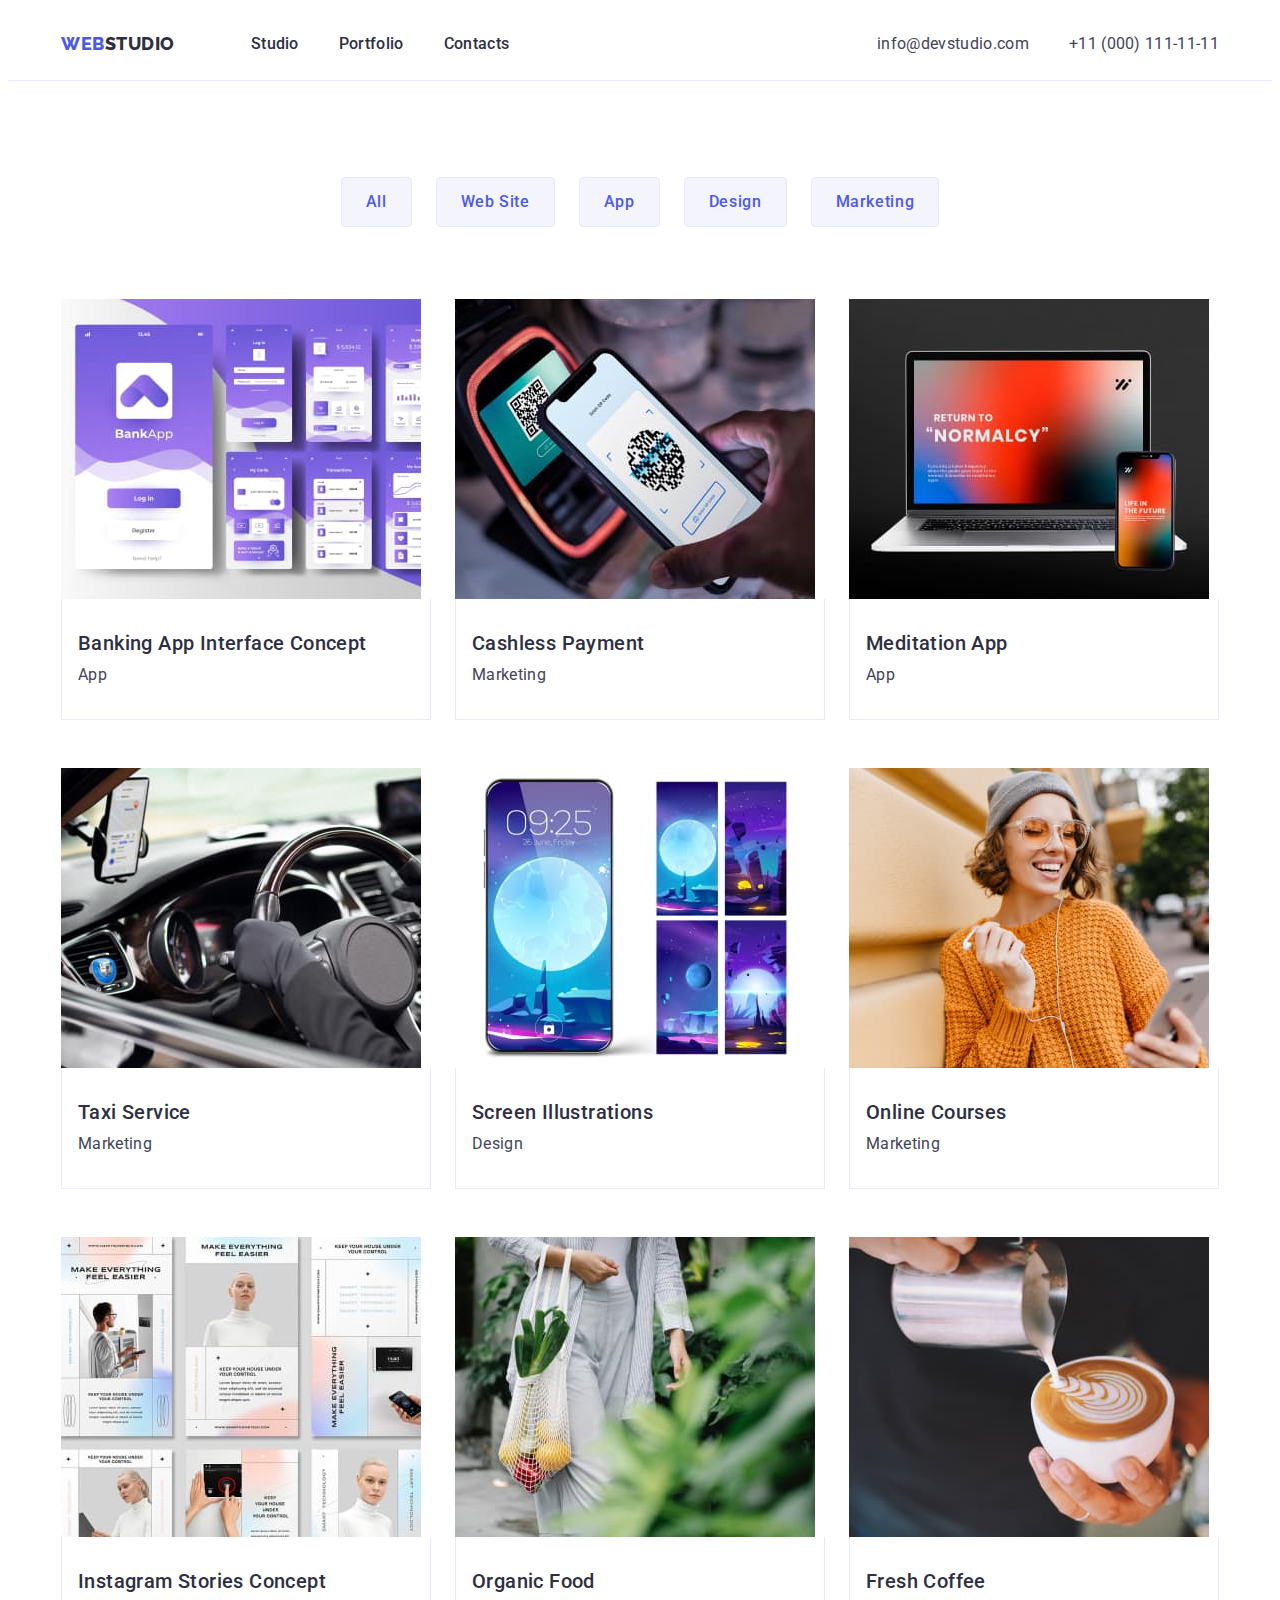
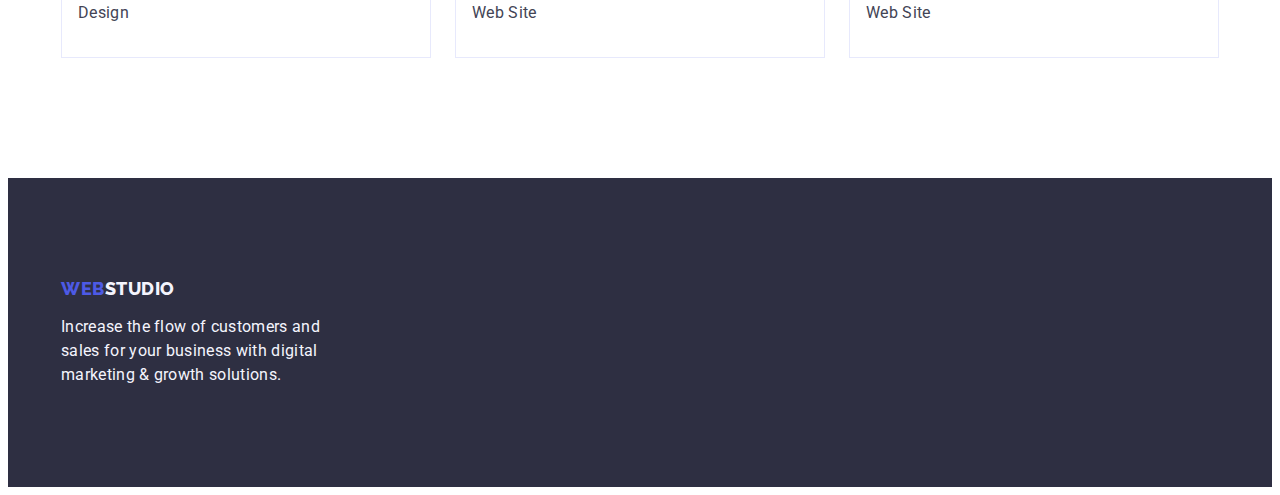
==== portfolio.html @ 22bd16d6 "Initial commit" ====
<!DOCTYPE html>
<html lang="en">

<head>
  <meta charset="UTF-8" />
  <meta name="viewport" content="width=device-width, initial-scale=1.0" />
  <title>Portfolio</title>
  <link rel="stylesheet" href="https://cdnjs.cloudflare.com/ajax/libs/modern-normalize/2.0.0/modern-normalize.min.css"
    integrity="sha512-4xo8blKMVCiXpTaLzQSLSw3KFOVPWhm/TRtuPVc4WG6kUgjH6J03IBuG7JZPkcWMxJ5huwaBpOpnwYElP/m6wg=="
    crossorigin="anonymous" referrerpolicy="no-referrer" />
  <link rel="stylesheet" href="./css/styles.css" />
  <link rel="preconnect" href="https://fonts.googleapis.com" />
  <link rel="preconnect" href="https://fonts.gstatic.com" crossorigin />
  <link href="https://fonts.googleapis.com/css2?family=Raleway:wght@800&family=Roboto:wght@400;500;700;900&display=swap"
    rel="stylesheet" />
</head>

<body>
  <header class="header">
    <div class="container header-wrap">
      <nav class="header-nav">
        <a class="link logo" href="./index.html">Web<span class="logo-acent">Studio</span></a>
        <ul class="header-list list">
          <li>
            <a class="header-list-item link" href="./index.html">Studio</a>
          </li>
          <li>
            <a class="header-list-item link" href="./portfolio.html">Portfolio</a>
          </li>
          <li><a class="header-list-item link" href="">Contacts</a></li>
        </ul>
      </nav>
      <address class="header-address">
        <ul class="header-list list">
          <li>
            <a class="header-address-item link" href="mailto:info@devstudio.com">info@devstudio.com</a>
          </li>
          <li>
            <a class="header-address-item link" href="tel:+110001111111">+11 (000) 111-11-11</a>
          </li>
        </ul>
      </address>
    </div>
  </header>
  <main>
    <section class="portfolio-page section">
      <div class="container">
        <h1 class="visually-hidden">Portfolio</h1>
        <ul class="filter list">
          <li class="filter-item ">
            <button class="filter-button button" type="button">All</button>
          </li>
          <li class="filter-item">
            <button class="filter-button button" type="button">Web Site</button>
          </li>
          <li class="filter-item">
            <button class="filter-button button" type="button">App</button>
          </li>
          <li class="filter-item">
            <button class="filter-button button" type="button">Design</button>
          </li>
          <li class="filter-item">
            <button class="filter-button button" type="button">
              Marketing
            </button>
          </li>
        </ul>
        <ul class="portfolio-page-list list">
          <li class="portfolio-page-item">
            <a class="link" href="">
              <img src="./images/portfolio-1.jpg" alt="Banking App Interface Concept" width="360" height="300" />
              <div class="portfolio-page-item-info">
                <h2 class="section-sub-title">Banking App Interface Concept</h2>
                <p class="main-text">App</p>
              </div>
            </a>
          </li>
          <li class="portfolio-page-item">
            <a class="link" href="">
              <img src="./images/portfolio-2.jpg" alt="Cashless Payment" width="360" height="300" />
              <div class="portfolio-page-item-info">
                <h2 class="section-sub-title">Cashless Payment</h2>
                <p class="main-text">Marketing</p>
              </div>
            </a>
          </li>
          <li class="portfolio-page-item">
            <a class="link" href="">
              <img src="./images/portfolio-3.jpg" alt="Meditation App" width="360" height="300" />
              <div class="portfolio-page-item-info">
                <h2 class="section-sub-title">Meditation App</h2>
                <p class="main-text">App</p>
              </div>
            </a>
          </li>
          <li class="portfolio-page-item">
            <a class="link" href="">
              <img src="./images/portfolio-4.jpg" alt="car" width="360" height="300" />
              <div class="portfolio-page-item-info">
                <h2 class="section-sub-title">Taxi Service</h2>
                <p class="main-text">Marketing</p>
              </div>
            </a>
          </li>
          <li class="portfolio-page-item">
            <a class="link" href="">
              <img src="./images/portfolio-5.jpg" alt="Screen Illustrations" width="360" height="300" />
              <div class="portfolio-page-item-info">
                <h2 class="section-sub-title">Screen Illustrations</h2>
                <p class="main-text">Design</p>
              </div>
            </a>
          </li>
          <li class="portfolio-page-item">
            <a class="link" href="">
              <img src="./images/portfolio-6.jpg" alt="girl listening to music with headphones
  " width="360" height="300" />
              <div class="portfolio-page-item-info">
                <h2 class="section-sub-title">Online Courses</h2>
                <p class="main-text">Marketing</p>
              </div>
            </a>
          </li>
          <li class="portfolio-page-item">
            <a class="link" href="">
              <img src="./images/portfolio-7.jpg" alt="Instagram Stories Concept" width="360" height="300" />
              <div class="portfolio-page-item-info">
                <h2 class="section-sub-title">Instagram Stories Concept</h2>
                <p class="main-text">Design</p>
              </div>
            </a>
          </li>
          <li class="portfolio-page-item">
            <a class="link" href="">
              <img src="./images/portfolio-8.jpg" alt="Organic Food" width="360" height="300" />
              <div class="portfolio-page-item-info">
                <h2 class="section-sub-title">Organic Food</h2>
                <p class="main-text">Web Site</p>
              </div>
            </a>
          </li>
          <li class="portfolio-page-item">
            <a class="link" href="">
              <img src="./images/portfolio-9.jpg" alt="Fresh Coffee" width="360" height="300" />
              <div class="portfolio-page-item-info">
                <h2 class="section-sub-title">Fresh Coffee</h2>
                <p class="main-text">Web Site</p>
              </div>
            </a>
          </li>
        </ul>
      </div>
    </section>
  </main>
  <footer class="footer">
    <div class="container">
      <a class="link logo" href="./index.html">Web<span class="logo-acent">Studio</span></a>
      <p class="main-text">
        Increase the flow of customers and sales for your business with digital
        marketing & growth solutions.
      </p>
    </div>
  </footer>
</body>

</html>
---- css/styles.css ----
/* CSS Variables */
:root {
    --primary-font: "Roboto", sans-serif;
    --title-font: "Raleway", sans-serif;
    --primary-dark-color: #2e2f42;
    --primary-light-color: #ffffff;
    --second-light-color: #f4f4fd;
    --third-ligth-color: #e7e9fc;
    --second-primary-color: #2e2f42;
    --color-text: #434455;
    --corp-color: #4d5ae5;
    --corp-color-hover: #404bbf;
}

/* Reset */
body {
    font-family: var(--primary-font);
    font-size: 16px;
    line-height: 1.5;
    letter-spacing: 0.02em;
    color: var(--color-text);
    background: var(--primary-light-color);
}

p,
h1,
h2,
h3,
h4,
h5,
h6 {
    margin: 0;
}

img {
    display: block;
}

ul,
ol {
    margin: 0;
    padding: 0;
}

.link {
    text-decoration: none;
    color: currentColor;
}

.list {
    list-style-type: none;
}

.container {
    width: 1158px;
    padding: 0 15px;
    margin: 0 auto;
}

.section {
    padding-bottom: 120px;
}

.section-title {
    font-size: 36px;
    line-height: 1.11;
    letter-spacing: 0.02em;
    text-transform: capitalize;
    color: var(--primary-dark-color);
}

.visually-hidden {
    position: absolute;
    width: 1px;
    height: 1px;
    margin: -1px;
    border: 0;
    padding: 0;
    white-space: nowrap;
    clip-path: inset(100%);
    clip: rect(0 0 0 0);
    overflow: hidden;
}

.main-banner-title,
.section-title,
.section-sub-title {
    text-align: center;
}

.section-sub-title {
    font-size: 20px;
    font-weight: 500;
    line-height: 1.2;
    letter-spacing: 0.02em;
    color: var(--primary-dark-color);
}

.logo {
    font-family: var(--title-font);
    font-size: 18px;
    font-weight: 800;
    line-height: 1.17;
    letter-spacing: 0.03em;
    text-transform: uppercase;
    color: var(--corp-color);
    display: inline-block;
}

.logo-acent {
    color: var(--primary-dark-color);
}

.button {
    font-family: inherit;
    cursor: pointer;
    font-weight: 500;
    font-size: 16px;
    line-height: 1.5;
    letter-spacing: 0.04em;
}

.main-banner-button {
    background-color: var(--corp-color);
    color: var(--primary-light-color);
}

.button:hover,
.button:focus {
    background-color: var(--corp-color-hover);
}

/* style for header */

.header {
    background-color: var(--primary-light-color);
    border-bottom: 1px solid var(--third-ligth-color);
}

.header-wrap {
    display: flex;
    justify-content: space-between;
}

.header .link {
    padding: 24px 0;
    display: block;
}

.header .logo {
    margin-right: 76px;
}

.header-nav {
    display: flex;
    align-items: center;
}

.header-list {
    display: flex;
    gap: 40px;
}

.header-list-item,
.header-address-item {
    font-size: 16px;
    line-height: 1.5;
    letter-spacing: 0.02em;
}

.header-list-item {
    font-weight: 500;
    color: var(--primary-dark-color);
}

.header-list-item:hover,
.header-list-item:focus {
    color: var(--corp-color-hover);
}

.header-address {
    font-style: normal;
}

.header-address-item {
    color: var(--color-text);
}

.header-address-item:hover,
.header-address-item:focus {
    color: var(--corp-color-hover);
}

/* style for foter */
.footer {
    background-color: var(--second-primary-color);
    color: var(--second-light-color);
    padding: 100px 0 100px;
}

.footer .logo-acent {
    color: var(--second-light-color);
}

.footer .main-text {
    max-width: 264px;
}

.footer .logo {
    margin-bottom: 16px;
}

/* section main-banner  */
.main-banner {
    background-color: var(--primary-dark-color);
    padding: 188px 0 188px;
}

.main-banner-title {
    font-size: 56px;
    font-weight: 700;
    line-height: 1.07;
    letter-spacing: 0.02em;
    color: var(--primary-light-color);
    max-width: 496px;
    margin: 0 auto;
}

.main-banner-button {
    margin: 48px auto 0;
    display: block;
    padding: 16px 32px;
    border: none;
    min-width: 169px;
    border-radius: 4px;
    box-shadow: 0px 4px 4px 0px rgba(0, 0, 0, 0.15);
}

/* section studio */
.studio {
    padding: 120px 0;
}

.studio-list {
    display: flex;
    gap: 24px;
}

.studio-list-item {
    width: calc((100% - 24px * 3)/4);
}

.studio-list-item .section-sub-title {
    margin-bottom: 8px;
    text-align: left;
}

/* section portfolio */

.portfolio .section-title {
    margin-bottom: 72px;
}

.portfolio-list {
    display: flex;
    gap: 24px;
}

/* section contacts */
.contacts {
    background-color: var(--second-light-color);
    padding: 120px 0;
}

.contacts .section-title {
    margin-bottom: 72px;
}

.contacts-list {
    display: flex;
    gap: 24px;
}

.contacts-item {
    text-align: center;
    background: var(--primary-light-color);
    border-radius: 0px 0px 4px 4px;
}

.contacts-list-info {
    padding: 32px 0;
    background: var(--white, #FFF);
    box-shadow: 0px 2px 1px 0px rgba(46, 47, 66, 0.08),
        0px 1px 1px 0px rgba(46, 47, 66, 0.16),
        0px 1px 6px 0px rgba(46, 47, 66, 0.08);
}

.contacts-list-info .section-sub-title {
    margin-bottom: 8px;
}

/* section portfolio-page */
.portfolio-page {
    padding-top: 96px;
}

.portfolio-page-item .section-sub-title {
    text-align: left;
}

.filter {
    margin-bottom: 72px;
    display: flex;
    justify-content: center;
    gap: 24px;
}

.filter-button {
    background: var(--second-light-color);
    color: var(--corp-color);
    font-size: 16px;
    font-weight: 500;
    line-height: 1.5;
    letter-spacing: 0.04em;
    border-radius: 4px;
    padding: 12px 24px;
    border: 1px solid var(--third-ligth-color);
}

.filter-button:hover,
.filter-button:focus {
    background: var(--corp-color-hover);
    color: var(--primary-light-color);
    box-shadow: 0px 2px 2px 0px rgba(0, 0, 0, 0.12),
        0px 2px 1px 0px rgba(0, 0, 0, 0.08),
        0px 3px 1px 0px rgba(0, 0, 0, 0.10);
    border: 1px solid transparent;
}

.portfolio-page-list {
    display: flex;
    flex-wrap: wrap;
    gap: 48px 24px;
}

.portfolio-page-item {
    width: calc((100% - 24px * 2) / 3);
}

.portfolio-page-item-info {
    padding: 32px 16px;
    background: var(--white, #FFF);
    border: 1px solid var(--third-ligth-color);
    border-top: none;
}

.portfolio-page-item-info .section-sub-title {
    margin-bottom: 8px;
}
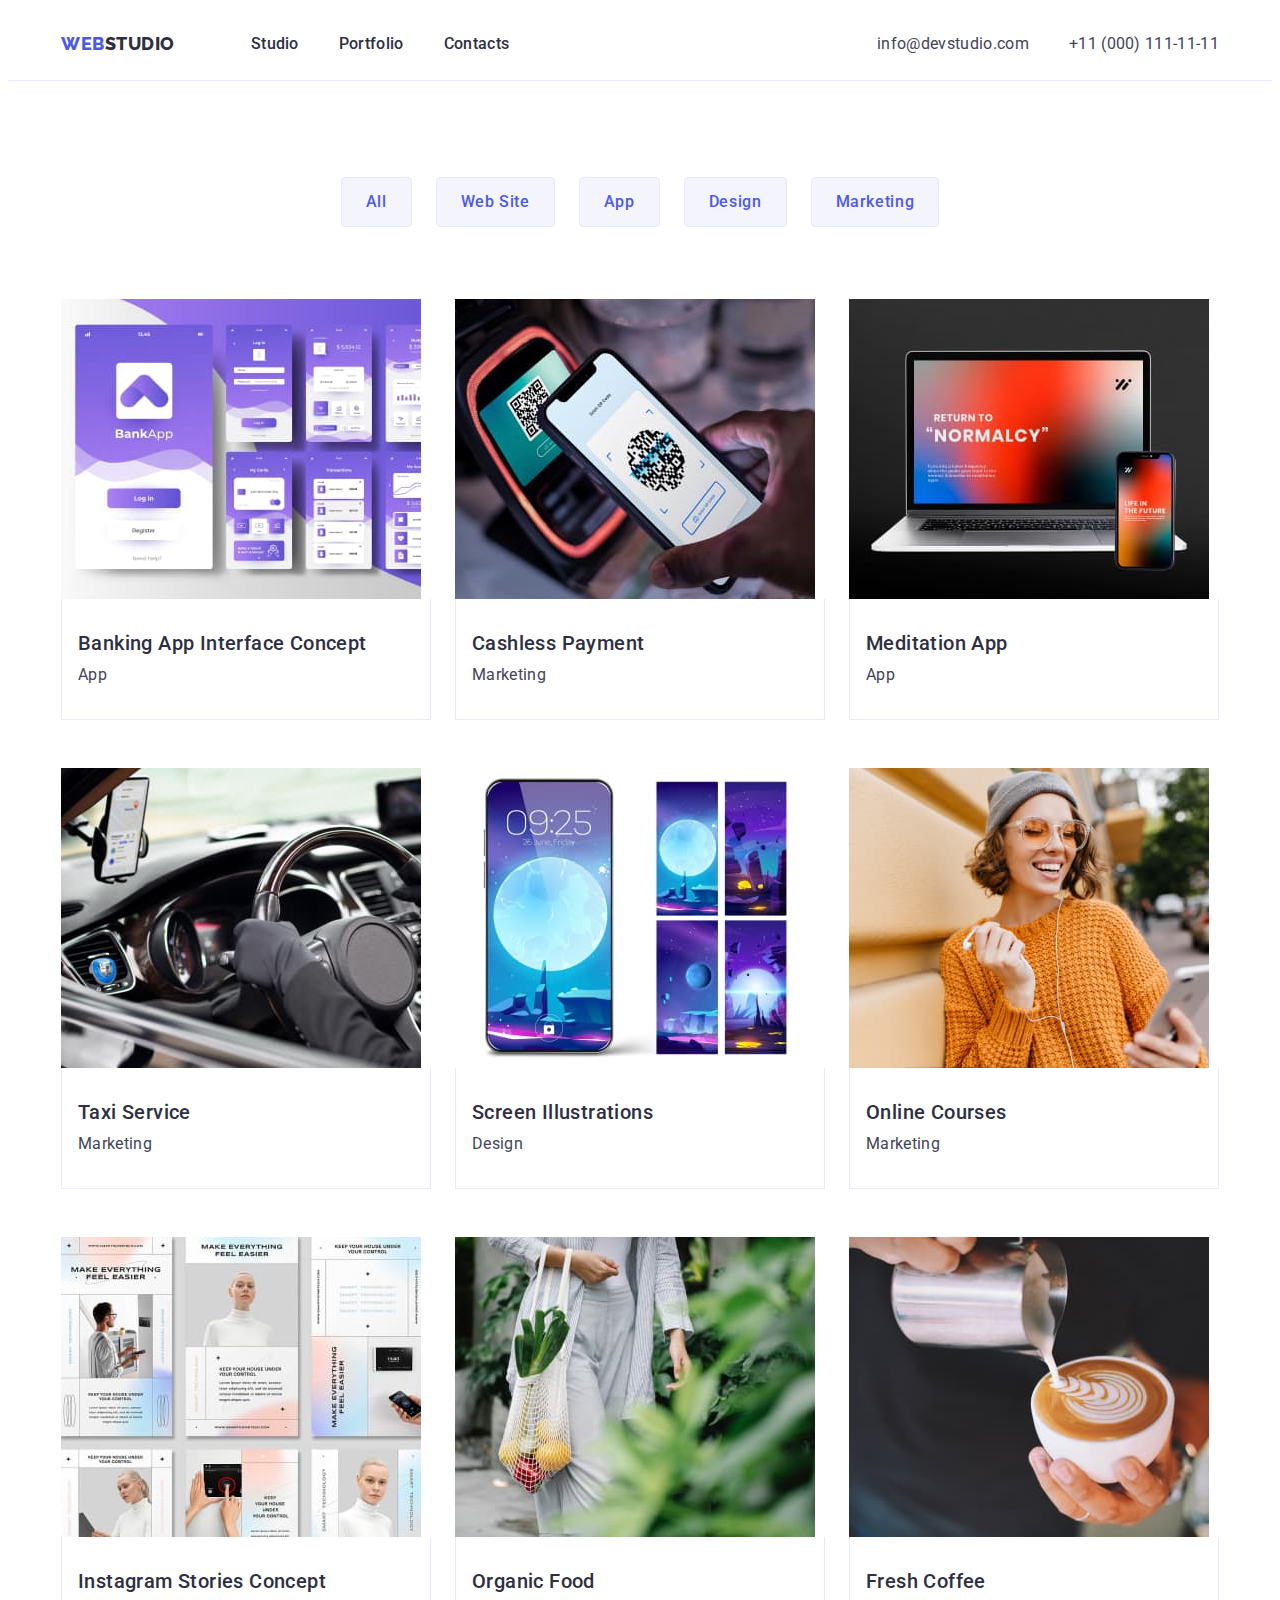
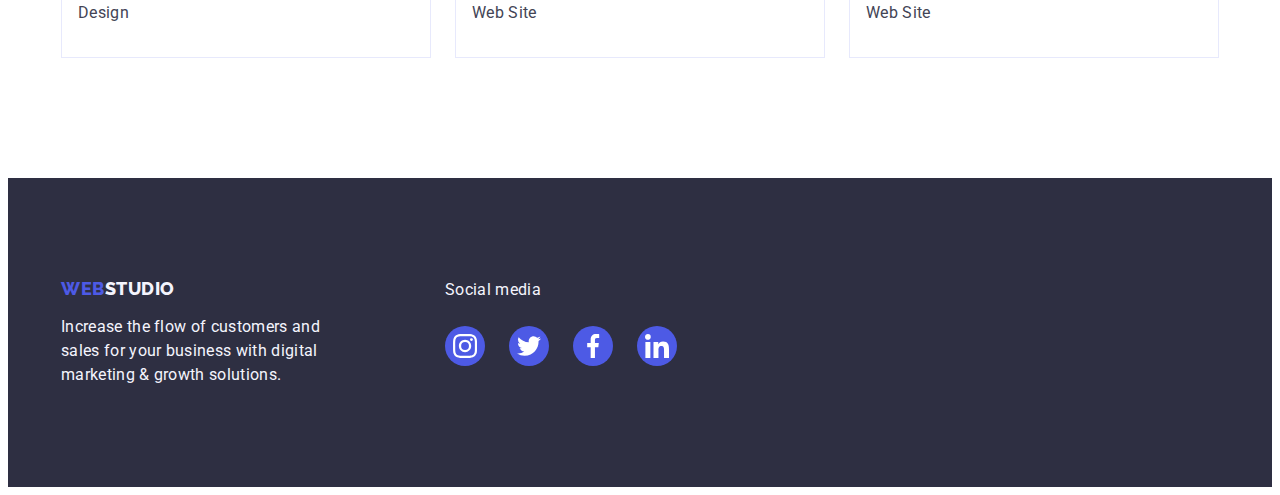
==== commit 2dbd872d: "mark up and style" ====
--- a/portfolio.html
+++ b/portfolio.html
@@ -68,7 +68,13 @@
         <ul class="portfolio-page-list list">
           <li class="portfolio-page-item">
             <a class="link" href="">
-              <img src="./images/portfolio-1.jpg" alt="Banking App Interface Concept" width="360" height="300" />
+              <div class="item-img-thumb">
+                <img src="./images/portfolio-1.jpg" alt="Banking App Interface Concept" width="360" height="300" />
+                <div class="portfolio-page-overlay">
+                  <p>14 Stylish and User-Friendly App Design Concepts · Task Manager App
+                    · Calorie Tracker App · Exotic Fruit Ecommerce App · Cloud Storage App</p>
+                </div>
+              </div>
               <div class="portfolio-page-item-info">
                 <h2 class="section-sub-title">Banking App Interface Concept</h2>
                 <p class="main-text">App</p>
@@ -77,7 +83,13 @@
           </li>
           <li class="portfolio-page-item">
             <a class="link" href="">
-              <img src="./images/portfolio-2.jpg" alt="Cashless Payment" width="360" height="300" />
+              <div class="item-img-thumb">
+                <img src="./images/portfolio-2.jpg" alt="Cashless Payment" width="360" height="300" />
+                <div class="portfolio-page-overlay">
+                  <p>14 Stylish and User-Friendly App Design Concepts · Task Manager App
+                    · Calorie Tracker App · Exotic Fruit Ecommerce App · Cloud Storage App</p>
+                </div>
+              </div>
               <div class="portfolio-page-item-info">
                 <h2 class="section-sub-title">Cashless Payment</h2>
                 <p class="main-text">Marketing</p>
@@ -86,7 +98,13 @@
           </li>
           <li class="portfolio-page-item">
             <a class="link" href="">
-              <img src="./images/portfolio-3.jpg" alt="Meditation App" width="360" height="300" />
+              <div class="item-img-thumb">
+                <img src="./images/portfolio-3.jpg" alt="Meditation App" width="360" height="300" />
+                <div class="portfolio-page-overlay">
+                  <p>14 Stylish and User-Friendly App Design Concepts · Task Manager App
+                    · Calorie Tracker App · Exotic Fruit Ecommerce App · Cloud Storage App</p>
+                </div>
+              </div>
               <div class="portfolio-page-item-info">
                 <h2 class="section-sub-title">Meditation App</h2>
                 <p class="main-text">App</p>
@@ -95,7 +113,13 @@
           </li>
           <li class="portfolio-page-item">
             <a class="link" href="">
-              <img src="./images/portfolio-4.jpg" alt="car" width="360" height="300" />
+              <div class="item-img-thumb">
+                <img src="./images/portfolio-4.jpg" alt="car" width="360" height="300" />
+                <div class="portfolio-page-overlay">
+                  <p>14 Stylish and User-Friendly App Design Concepts · Task Manager App
+                    · Calorie Tracker App · Exotic Fruit Ecommerce App · Cloud Storage App</p>
+                </div>
+              </div>
               <div class="portfolio-page-item-info">
                 <h2 class="section-sub-title">Taxi Service</h2>
                 <p class="main-text">Marketing</p>
@@ -104,7 +128,13 @@
           </li>
           <li class="portfolio-page-item">
             <a class="link" href="">
-              <img src="./images/portfolio-5.jpg" alt="Screen Illustrations" width="360" height="300" />
+              <div class="item-img-thumb">
+                <img src="./images/portfolio-5.jpg" alt="Screen Illustrations" width="360" height="300" />
+                <div class="portfolio-page-overlay">
+                  <p>14 Stylish and User-Friendly App Design Concepts · Task Manager App
+                    · Calorie Tracker App · Exotic Fruit Ecommerce App · Cloud Storage App</p>
+                </div>
+              </div>
               <div class="portfolio-page-item-info">
                 <h2 class="section-sub-title">Screen Illustrations</h2>
                 <p class="main-text">Design</p>
@@ -113,8 +143,14 @@
           </li>
           <li class="portfolio-page-item">
             <a class="link" href="">
-              <img src="./images/portfolio-6.jpg" alt="girl listening to music with headphones
-  " width="360" height="300" />
+              <div class="item-img-thumb">
+                <img src="./images/portfolio-6.jpg" alt="girl listening to music with headphones
+    " width="360" height="300" />
+                <div class="portfolio-page-overlay">
+                  <p>14 Stylish and User-Friendly App Design Concepts · Task Manager App
+                    · Calorie Tracker App · Exotic Fruit Ecommerce App · Cloud Storage App</p>
+                </div>
+              </div>
               <div class="portfolio-page-item-info">
                 <h2 class="section-sub-title">Online Courses</h2>
                 <p class="main-text">Marketing</p>
@@ -123,7 +159,13 @@
           </li>
           <li class="portfolio-page-item">
             <a class="link" href="">
-              <img src="./images/portfolio-7.jpg" alt="Instagram Stories Concept" width="360" height="300" />
+              <div class="item-img-thumb">
+                <img src="./images/portfolio-7.jpg" alt="Instagram Stories Concept" width="360" height="300" />
+                <div class="portfolio-page-overlay">
+                  <p>14 Stylish and User-Friendly App Design Concepts · Task Manager App
+                    · Calorie Tracker App · Exotic Fruit Ecommerce App · Cloud Storage App</p>
+                </div>
+              </div>
               <div class="portfolio-page-item-info">
                 <h2 class="section-sub-title">Instagram Stories Concept</h2>
                 <p class="main-text">Design</p>
@@ -132,7 +174,13 @@
           </li>
           <li class="portfolio-page-item">
             <a class="link" href="">
-              <img src="./images/portfolio-8.jpg" alt="Organic Food" width="360" height="300" />
+              <div class="item-img-thumb">
+                <img src="./images/portfolio-8.jpg" alt="Organic Food" width="360" height="300" />
+                <div class="portfolio-page-overlay">
+                  <p>14 Stylish and User-Friendly App Design Concepts · Task Manager App
+                    · Calorie Tracker App · Exotic Fruit Ecommerce App · Cloud Storage App</p>
+                </div>
+              </div>
               <div class="portfolio-page-item-info">
                 <h2 class="section-sub-title">Organic Food</h2>
                 <p class="main-text">Web Site</p>
@@ -141,7 +189,13 @@
           </li>
           <li class="portfolio-page-item">
             <a class="link" href="">
-              <img src="./images/portfolio-9.jpg" alt="Fresh Coffee" width="360" height="300" />
+              <div class="item-img-thumb">
+                <img src="./images/portfolio-9.jpg" alt="Fresh Coffee" width="360" height="300" />
+                <div class="portfolio-page-overlay">
+                  <p>14 Stylish and User-Friendly App Design Concepts · Task Manager App
+                    · Calorie Tracker App · Exotic Fruit Ecommerce App · Cloud Storage App</p>
+                </div>
+              </div>
               <div class="portfolio-page-item-info">
                 <h2 class="section-sub-title">Fresh Coffee</h2>
                 <p class="main-text">Web Site</p>
@@ -153,12 +207,47 @@
     </section>
   </main>
   <footer class="footer">
-    <div class="container">
-      <a class="link logo" href="./index.html">Web<span class="logo-acent">Studio</span></a>
-      <p class="main-text">
-        Increase the flow of customers and sales for your business with digital
-        marketing & growth solutions.
-      </p>
+    <div class="container footer-wrap">
+      <div>
+        <a class="link logo" href="./index.html">Web<span class="logo-acent">Studio</span></a>
+        <p class="main-text">
+          Increase the flow of customers and sales for your business with digital
+          marketing & growth solutions.
+        </p>
+      </div>
+      <div class="social-wrap">
+        <p>Social media</p>
+        <ul class="icon-list list">
+          <li>
+            <a href="" class="icon-link">
+              <svg class="social-icon" width="24" height="24">
+                <use href="./images/icons.svg#icon-instagram"></use>
+              </svg>
+            </a>
+          </li>
+          <li>
+            <a href="" class="icon-link">
+              <svg class="social-icon" width="24" height="24">
+                <use href="./images/icons.svg#icon-twitter"></use>
+              </svg>
+            </a>
+          </li>
+          <li>
+            <a href="" class="icon-link">
+              <svg class="social-icon" width="24" height="24">
+                <use href="./images/icons.svg#icon-facebook"></use>
+              </svg>
+            </a>
+          </li>
+          <li>
+            <a href="" class="icon-link">
+              <svg class="social-icon" width="24" height="24">
+                <use href="./images/icons.svg#icon-linkedin"></use>
+              </svg>
+            </a>
+          </li>
+        </ul>
+      </div>
     </div>
   </footer>
 </body>
--- a/css/styles.css
+++ b/css/styles.css
@@ -10,6 +10,7 @@
     --color-text: #434455;
     --corp-color: #4d5ae5;
     --corp-color-hover: #404bbf;
+    --success-color: #31D0AA;
 }
 
 /* Reset */
@@ -118,11 +119,18 @@
     font-size: 16px;
     line-height: 1.5;
     letter-spacing: 0.04em;
+    transition: background-color 250ms ease;
+    -webkit-transition: background-color 250ms ease;
+    -moz-transition: background-color 250ms ease;
+    -ms-transition: background-color 250ms ease;
+    -o-transition: background-color 250ms ease;
+    transition-timing-function: cubic-bezier(0.4, 0, 0.2, 1);
 }
 
 .main-banner-button {
     background-color: var(--corp-color);
     color: var(--primary-light-color);
+    transition-timing-function: cubic-bezier(0.4, 0, 0.2, 1);
 }
 
 .button:hover,
@@ -169,8 +177,38 @@
 }
 
 .header-list-item {
+    position: relative;
     font-weight: 500;
     color: var(--primary-dark-color);
+    transition: color 250ms ease;
+    -webkit-transition: color 250ms ease;
+    -moz-transition: color 250ms ease;
+    -ms-transition: color 250ms ease;
+    -o-transition: color 250ms ease;
+}
+
+.header-list-item:after {
+    content: '';
+    position: absolute;
+    background-color: transparent;
+    border-radius: 2px;
+    height: 4px;
+    width: 100%;
+    bottom: 0;
+    left: 0;
+    transition: background-color 250ms ease;
+    -webkit-transition: background-color 250ms ease;
+    -moz-transition: background-color 250ms ease;
+    -ms-transition: background-color 250ms ease;
+    -o-transition: background-color 250ms ease;
+    transition-timing-function: cubic-bezier(0.4, 0, 0.2, 1);
+
+}
+
+.header-list-item:hover:after,
+.header-list-item:focus:after {
+    background-color: var(--corp-color-hover);
+
 }
 
 .header-list-item:hover,
@@ -184,6 +222,7 @@
 
 .header-address-item {
     color: var(--color-text);
+    transition: color 250ms ease;
 }
 
 .header-address-item:hover,
@@ -210,10 +249,26 @@
     margin-bottom: 16px;
 }
 
+.footer-wrap {
+    display: flex;
+    gap: 120px;
+}
+
+.footer-wrap .icon-list {
+    margin-top: 16px;
+}
+
+.social-wrap-title {
+    font-weight: 500;
+}
+
 /* section main-banner  */
 .main-banner {
-    background-color: var(--primary-dark-color);
+    background: linear-gradient(rgba(46, 47, 66, 0.70), rgba(46, 47, 66, 0.70)),
+        url('../../images/people-office.jpg');
+    background-repeat: no-repeat;
     padding: 188px 0 188px;
+    background-size: cover;
 }
 
 .main-banner-title {
@@ -236,6 +291,100 @@
     box-shadow: 0px 4px 4px 0px rgba(0, 0, 0, 0.15);
 }
 
+.backdrop.is-hidden {
+    opacity: 0;
+    pointer-events: none;
+    visibility: hidden;
+    transition-delay: 500ms;
+}
+
+.backdrop.is-hidden .modal {
+    transform: translate(-50%, -70%);
+    -webkit-transform: translate(-50%, -70%);
+    -moz-transform: translate(-50%, -70%);
+    -ms-transform: translate(-50%, -70%);
+    -o-transform: translate(-50%, -70%);
+    opacity: 0;
+}
+
+.backdrop {
+    position: fixed;
+    top: 0;
+    left: 0;
+    width: 100%;
+    height: 100%;
+    background: rgba(46, 47, 66, 0.40);
+    transition: opacity 250ms ease;
+    -webkit-transition: opacity 250ms ease;
+    -moz-transition: opacity 250ms ease;
+    -ms-transition: opacity 250ms ease;
+    -o-transition: opacity 250ms ease;
+}
+
+.modal {
+    border-radius: 4px;
+    background-color: #FCFCFC;
+    box-shadow: 0px 2px 1px 0px rgba(0, 0, 0, 0.20), 0px 1px 3px 0px rgba(0, 0, 0, 0.12), 0px 1px 1px 0px rgba(0, 0, 0, 0.14);
+    position: absolute;
+    top: 50%;
+    left: 50%;
+    width: 517px;
+    min-height: 794px;
+    opacity: 1;
+    transform: translate(-50%, -50%);
+    -webkit-transform: translate(-50%, -50%);
+    -moz-transform: translate(-50%, -50%);
+    -ms-transform: translate(-50%, -50%);
+    -o-transform: translate(-50%, -50%);
+    transition: transform 250ms ease, opacity 250ms ease;
+    -webkit-transition: transform 250ms ease, opacity 250ms ease;
+    -moz-transition: transform 250ms ease, opacity 250ms ease;
+    -ms-transition: transform 250ms ease, opacity 250ms ease;
+    -o-transition: transform 250ms ease, opacity 250ms ease;
+}
+
+.modal-btn {
+    width: 24px;
+    height: 24px;
+    position: absolute;
+    top: 24px;
+    right: 24px;
+    padding: 0;
+    display: flex;
+    justify-content: center;
+    align-items: center;
+    border: none;
+    background-color: var(--third-ligth-color);
+    cursor: pointer;
+    border-radius: 50%;
+    border: 1px solid #D0D2E3;
+    -webkit-border-radius: 50%;
+    -moz-border-radius: 50%;
+    -ms-border-radius: 50%;
+    -o-border-radius: 50%;
+    transition-timing-function: cubic-bezier(0.4, 0, 0.2, 1);
+    transition: border 250ms ease, background-color 250ms ease;
+    -webkit-transition: border 250ms ease, background-color 250ms ease;
+    -moz-transition: border 250ms ease, background-color 250ms ease;
+    -ms-transition: border 250ms ease, background-color 250ms ease;
+    -o-transition: border 250ms ease, background-color 250ms ease;
+}
+
+.modal-btn svg {
+    fill: #2E2F42;
+}
+
+.modal-btn:focus,
+.modal-btn:hover {
+    border: 1px solid var(--corp-color-hover);
+    background-color: var(--corp-color-hover);
+}
+
+.modal-btn:focus svg,
+.modal-btn:hover svg {
+    fill: #fff;
+}
+
 /* section studio */
 .studio {
     padding: 120px 0;
@@ -253,6 +402,14 @@
 .studio-list-item .section-sub-title {
     margin-bottom: 8px;
     text-align: left;
+}
+
+.studio-list-icon {
+    background-color: var(--second-light-color);
+    border-radius: 4px;
+    padding: 24px 0;
+    text-align: center;
+    margin-bottom: 8px;
 }
 
 /* section portfolio */
@@ -297,6 +454,82 @@
 
 .contacts-list-info .section-sub-title {
     margin-bottom: 8px;
+}
+
+.icon-link {
+    display: flex;
+    align-items: center;
+    justify-content: center;
+    width: 40px;
+    height: 40px;
+    background-color: var(--corp-color);
+    color: var(--primary-light-color);
+    border-radius: 50%;
+    -webkit-border-radius: 50%;
+    -moz-border-radius: 50%;
+    -ms-border-radius: 50%;
+    -o-border-radius: 50%;
+    transition: background-color 250ms ease;
+    -webkit-transition: background-color 250ms ease;
+    -moz-transition: background-color 250ms ease;
+    -ms-transition: background-color 250ms ease;
+    -o-transition: background-color 250ms ease;
+    transition-timing-function: cubic-bezier(0.4, 0, 0.2, 1);
+
+}
+
+.icon-link:focus,
+.icon-link:hover {
+    background-color: var(--success-color);
+}
+
+.icon-link svg {
+    fill: currentColor;
+}
+
+.icon-list {
+    display: flex;
+    justify-content: center;
+    gap: 24px;
+    padding-top: 8px;
+}
+
+/* section customers */
+.customers {
+    padding-top: 120px;
+}
+
+.customers-list {
+    display: flex;
+    gap: 24px;
+    margin-top: 72px;
+}
+
+.customers-item {
+    border-radius: 4px;
+    border: 1px solid #8E8F99;
+    width: calc((100% - 24px * 5)/6);
+    display: flex;
+    justify-content: center;
+    padding: 15px 0;
+    cursor: pointer;
+    color: #8E8F99;
+    transition: border 250ms ease, color 25ms ease;
+    -webkit-transition: border 250ms ease, color 25ms ease;
+    -moz-transition: border 250ms ease, color 25ms ease;
+    -ms-transition: border 250ms ease, color 25ms ease;
+    -o-transition: border 250ms ease, color 25ms ease;
+}
+
+.customers-item svg {
+    fill: currentColor;
+    transition: border 250ms ease,
+}
+
+.customers-item:focus,
+.customers-item:hover {
+    border: 1px solid var(--corp-color-hover);
+    color: var(--corp-color-hover);
 }
 
 /* section portfolio-page */
@@ -325,6 +558,8 @@
     border-radius: 4px;
     padding: 12px 24px;
     border: 1px solid var(--third-ligth-color);
+    transition-timing-function: cubic-bezier(0.4, 0, 0.2, 1);
+
 }
 
 .filter-button:hover,
@@ -345,6 +580,13 @@
 
 .portfolio-page-item {
     width: calc((100% - 24px * 2) / 3);
+    transition: box-shadow 250ms ease;
+    -webkit-transition: box-shadow 250ms ease;
+    -moz-transition: box-shadow 250ms ease;
+    -ms-transition: box-shadow 250ms ease;
+    -o-transition: box-shadow 250ms ease;
+    transition-timing-function: cubic-bezier(0.4, 0, 0.2, 1);
+
 }
 
 .portfolio-page-item-info {
@@ -356,4 +598,45 @@
 
 .portfolio-page-item-info .section-sub-title {
     margin-bottom: 8px;
+}
+
+.item-img-thumb {
+    position: relative;
+    overflow: hidden;
+}
+
+.portfolio-page-overlay {
+    position: absolute;
+    top: 0;
+    left: 0;
+    background-color: var(--corp-color);
+    padding: 40px 32px;
+    height: 100%;
+    color: var(--primary-light-color);
+    transition: transform 250ms ease;
+    -webkit-transition: transform 250ms ease;
+    -moz-transition: transform 250ms ease;
+    -ms-transition: transform 250ms ease;
+    -o-transition: transform 250ms ease;
+    transform: translatey(100%);
+    -webkit-transform: translatey(100%);
+    -moz-transform: translatey(100%);
+    -ms-transform: translatey(100%);
+    -o-transform: translatey(100%);
+}
+
+.portfolio-page-item:hover,
+.portfolio-page-item:focus {
+    box-shadow: 0px 2px 1px 0px rgba(46, 47, 66, 0.08),
+        0px 1px 1px 0px rgba(46, 47, 66, 0.16),
+        0px 1px 6px 0px rgba(46, 47, 66, 0.08);
+}
+
+.portfolio-page-item:hover .portfolio-page-overlay,
+.portfolio-page-item:focus .portfolio-page-overlay {
+    transform: translatey(0%);
+    -webkit-transform: translatey(0%);
+    -moz-transform: translatey(0%);
+    -ms-transform: translatey(0%);
+    -o-transform: translatey(0%);
 }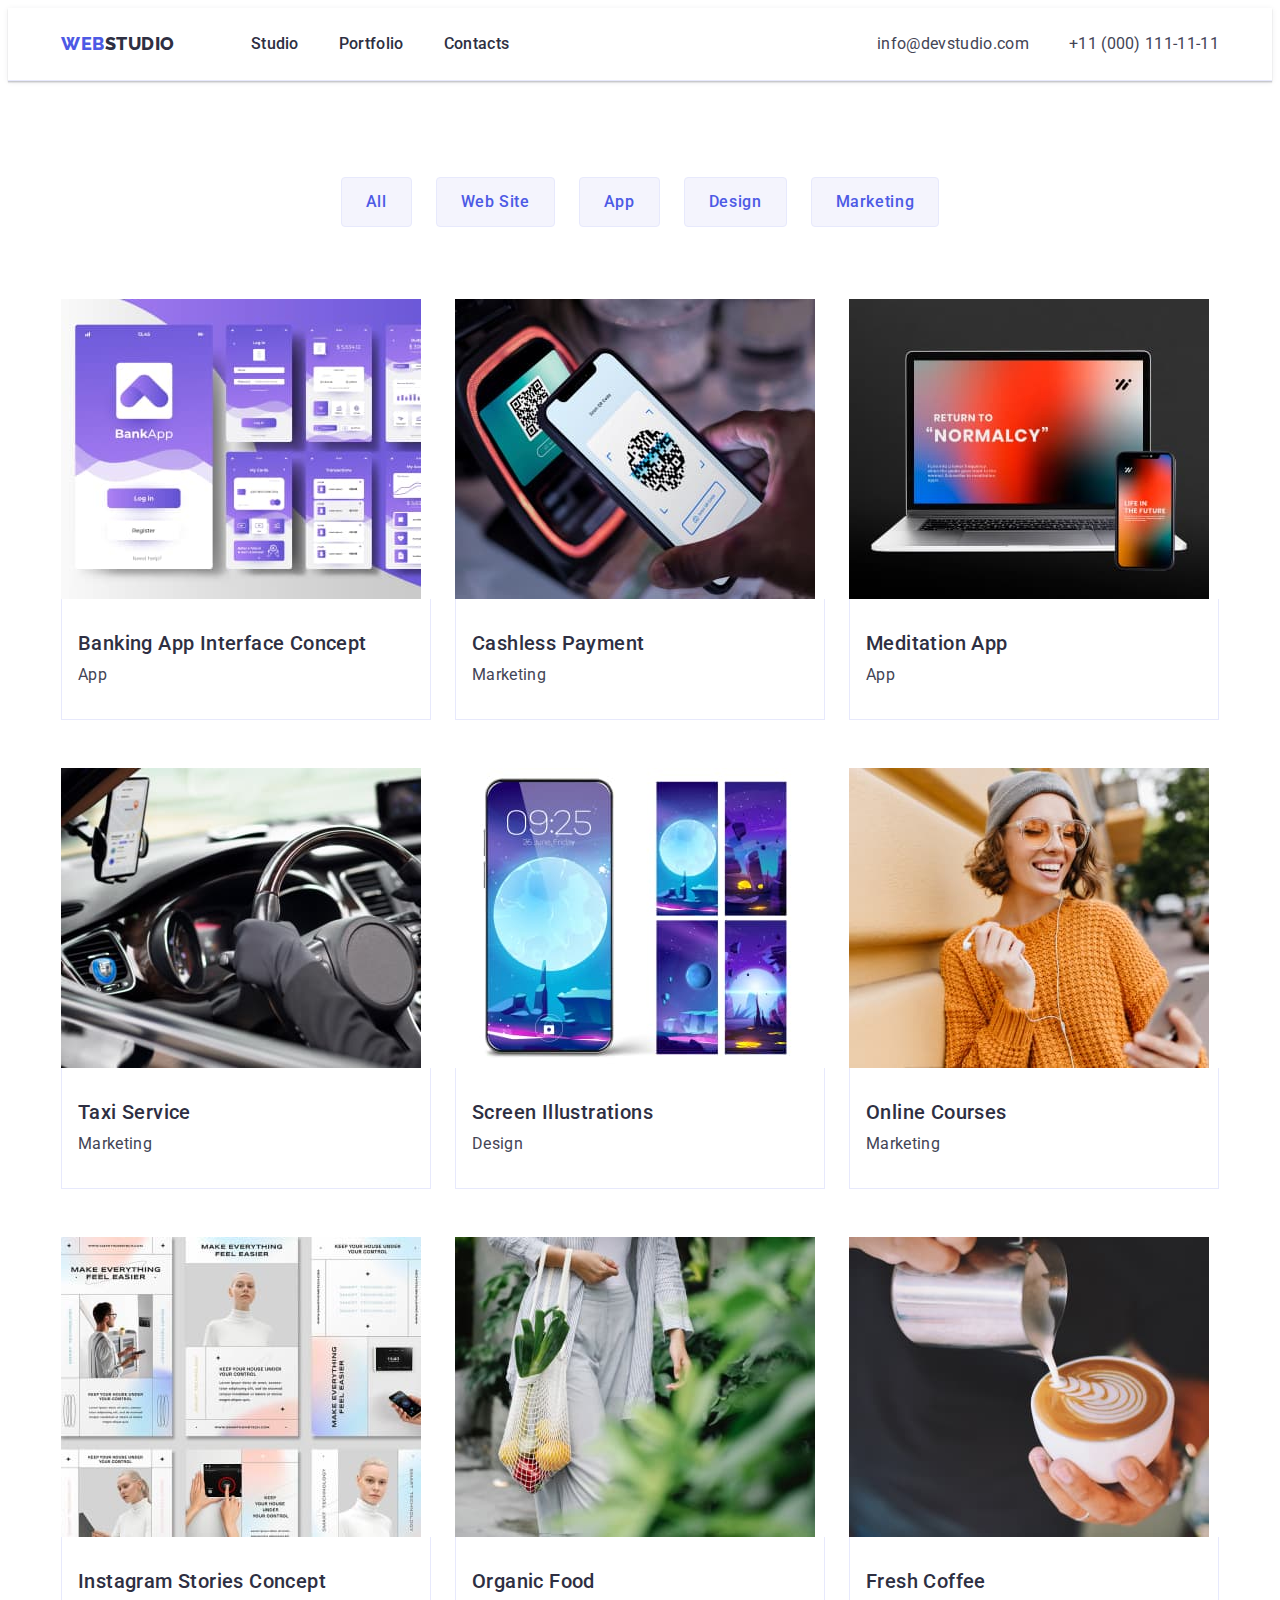
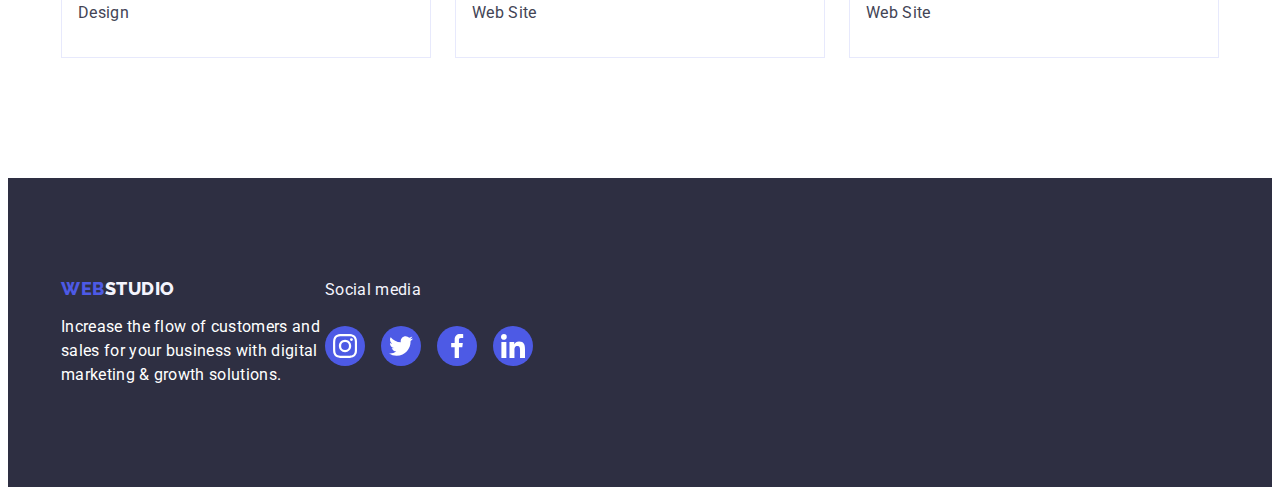
==== commit 42294f12: "mark up and style/3" ====
--- a/portfolio.html
+++ b/portfolio.html
@@ -70,10 +70,8 @@
             <a class="link" href="">
               <div class="item-img-thumb">
                 <img src="./images/portfolio-1.jpg" alt="Banking App Interface Concept" width="360" height="300" />
-                <div class="portfolio-page-overlay">
-                  <p>14 Stylish and User-Friendly App Design Concepts · Task Manager App
-                    · Calorie Tracker App · Exotic Fruit Ecommerce App · Cloud Storage App</p>
-                </div>
+                <p class="portfolio-page-overlay">14 Stylish and User-Friendly App Design Concepts · Task Manager App
+                  · Calorie Tracker App · Exotic Fruit Ecommerce App · Cloud Storage App</p>
               </div>
               <div class="portfolio-page-item-info">
                 <h2 class="section-sub-title">Banking App Interface Concept</h2>
@@ -85,10 +83,8 @@
             <a class="link" href="">
               <div class="item-img-thumb">
                 <img src="./images/portfolio-2.jpg" alt="Cashless Payment" width="360" height="300" />
-                <div class="portfolio-page-overlay">
-                  <p>14 Stylish and User-Friendly App Design Concepts · Task Manager App
-                    · Calorie Tracker App · Exotic Fruit Ecommerce App · Cloud Storage App</p>
-                </div>
+                <p class="portfolio-page-overlay">14 Stylish and User-Friendly App Design Concepts · Task Manager App
+                  · Calorie Tracker App · Exotic Fruit Ecommerce App · Cloud Storage App</p>
               </div>
               <div class="portfolio-page-item-info">
                 <h2 class="section-sub-title">Cashless Payment</h2>
@@ -100,10 +96,8 @@
             <a class="link" href="">
               <div class="item-img-thumb">
                 <img src="./images/portfolio-3.jpg" alt="Meditation App" width="360" height="300" />
-                <div class="portfolio-page-overlay">
-                  <p>14 Stylish and User-Friendly App Design Concepts · Task Manager App
-                    · Calorie Tracker App · Exotic Fruit Ecommerce App · Cloud Storage App</p>
-                </div>
+                <p class="portfolio-page-overlay">14 Stylish and User-Friendly App Design Concepts · Task Manager App
+                  · Calorie Tracker App · Exotic Fruit Ecommerce App · Cloud Storage App</p>
               </div>
               <div class="portfolio-page-item-info">
                 <h2 class="section-sub-title">Meditation App</h2>
@@ -115,10 +109,8 @@
             <a class="link" href="">
               <div class="item-img-thumb">
                 <img src="./images/portfolio-4.jpg" alt="car" width="360" height="300" />
-                <div class="portfolio-page-overlay">
-                  <p>14 Stylish and User-Friendly App Design Concepts · Task Manager App
-                    · Calorie Tracker App · Exotic Fruit Ecommerce App · Cloud Storage App</p>
-                </div>
+                <p class="portfolio-page-overlay">14 Stylish and User-Friendly App Design Concepts · Task Manager App
+                  · Calorie Tracker App · Exotic Fruit Ecommerce App · Cloud Storage App</p>
               </div>
               <div class="portfolio-page-item-info">
                 <h2 class="section-sub-title">Taxi Service</h2>
@@ -130,10 +122,8 @@
             <a class="link" href="">
               <div class="item-img-thumb">
                 <img src="./images/portfolio-5.jpg" alt="Screen Illustrations" width="360" height="300" />
-                <div class="portfolio-page-overlay">
-                  <p>14 Stylish and User-Friendly App Design Concepts · Task Manager App
-                    · Calorie Tracker App · Exotic Fruit Ecommerce App · Cloud Storage App</p>
-                </div>
+                <p class="portfolio-page-overlay">14 Stylish and User-Friendly App Design Concepts · Task Manager App
+                  · Calorie Tracker App · Exotic Fruit Ecommerce App · Cloud Storage App</p>
               </div>
               <div class="portfolio-page-item-info">
                 <h2 class="section-sub-title">Screen Illustrations</h2>
@@ -146,10 +136,8 @@
               <div class="item-img-thumb">
                 <img src="./images/portfolio-6.jpg" alt="girl listening to music with headphones
     " width="360" height="300" />
-                <div class="portfolio-page-overlay">
-                  <p>14 Stylish and User-Friendly App Design Concepts · Task Manager App
-                    · Calorie Tracker App · Exotic Fruit Ecommerce App · Cloud Storage App</p>
-                </div>
+                <p class="portfolio-page-overlay">14 Stylish and User-Friendly App Design Concepts · Task Manager App
+                  · Calorie Tracker App · Exotic Fruit Ecommerce App · Cloud Storage App</p>
               </div>
               <div class="portfolio-page-item-info">
                 <h2 class="section-sub-title">Online Courses</h2>
@@ -161,10 +149,8 @@
             <a class="link" href="">
               <div class="item-img-thumb">
                 <img src="./images/portfolio-7.jpg" alt="Instagram Stories Concept" width="360" height="300" />
-                <div class="portfolio-page-overlay">
-                  <p>14 Stylish and User-Friendly App Design Concepts · Task Manager App
-                    · Calorie Tracker App · Exotic Fruit Ecommerce App · Cloud Storage App</p>
-                </div>
+                <p class="portfolio-page-overlay">14 Stylish and User-Friendly App Design Concepts · Task Manager App
+                  · Calorie Tracker App · Exotic Fruit Ecommerce App · Cloud Storage App</p>
               </div>
               <div class="portfolio-page-item-info">
                 <h2 class="section-sub-title">Instagram Stories Concept</h2>
@@ -176,10 +162,8 @@
             <a class="link" href="">
               <div class="item-img-thumb">
                 <img src="./images/portfolio-8.jpg" alt="Organic Food" width="360" height="300" />
-                <div class="portfolio-page-overlay">
-                  <p>14 Stylish and User-Friendly App Design Concepts · Task Manager App
-                    · Calorie Tracker App · Exotic Fruit Ecommerce App · Cloud Storage App</p>
-                </div>
+                <p class="portfolio-page-overlay">14 Stylish and User-Friendly App Design Concepts · Task Manager App
+                  · Calorie Tracker App · Exotic Fruit Ecommerce App · Cloud Storage App</p>
               </div>
               <div class="portfolio-page-item-info">
                 <h2 class="section-sub-title">Organic Food</h2>
@@ -191,10 +175,8 @@
             <a class="link" href="">
               <div class="item-img-thumb">
                 <img src="./images/portfolio-9.jpg" alt="Fresh Coffee" width="360" height="300" />
-                <div class="portfolio-page-overlay">
-                  <p>14 Stylish and User-Friendly App Design Concepts · Task Manager App
-                    · Calorie Tracker App · Exotic Fruit Ecommerce App · Cloud Storage App</p>
-                </div>
+                <p class="portfolio-page-overlay">14 Stylish and User-Friendly App Design Concepts · Task Manager App
+                  · Calorie Tracker App · Exotic Fruit Ecommerce App · Cloud Storage App</p>
               </div>
               <div class="portfolio-page-item-info">
                 <h2 class="section-sub-title">Fresh Coffee</h2>
--- a/css/styles.css
+++ b/css/styles.css
@@ -119,12 +119,11 @@
     font-size: 16px;
     line-height: 1.5;
     letter-spacing: 0.04em;
-    transition: background-color 250ms ease;
-    -webkit-transition: background-color 250ms ease;
-    -moz-transition: background-color 250ms ease;
-    -ms-transition: background-color 250ms ease;
-    -o-transition: background-color 250ms ease;
-    transition-timing-function: cubic-bezier(0.4, 0, 0.2, 1);
+    transition: background-color 250ms cubic-bezier(0.4, 0, 0.2, 1);
+    -webkit-transition: background-color 250ms cubic-bezier(0.4, 0, 0.2, 1);
+    -moz-transition: background-color 250ms cubic-bezier(0.4, 0, 0.2, 1);
+    -ms-transition: background-color 250ms cubic-bezier(0.4, 0, 0.2, 1);
+    -o-transition: background-color 250ms cubic-bezier(0.4, 0, 0.2, 1);
 }
 
 .main-banner-button {
@@ -143,6 +142,9 @@
 .header {
     background-color: var(--primary-light-color);
     border-bottom: 1px solid var(--third-ligth-color);
+    box-shadow: 0px 1px 6px 0px rgba(46, 47, 66, 0.08),
+        0px 1px 1px 0px rgba(46, 47, 66, 0.16),
+        0px 2px 1px 0px rgba(46, 47, 66, 0.08);
 }
 
 .header-wrap {
@@ -180,11 +182,15 @@
     position: relative;
     font-weight: 500;
     color: var(--primary-dark-color);
-    transition: color 250ms ease;
-    -webkit-transition: color 250ms ease;
-    -moz-transition: color 250ms ease;
-    -ms-transition: color 250ms ease;
-    -o-transition: color 250ms ease;
+    transition: color 250ms cubic-bezier(0.4, 0, 0.2, 1);
+    -webkit-transition: color 250ms cubic-bezier(0.4, 0, 0.2, 1);
+    -moz-transition: color 250ms cubic-bezier(0.4, 0, 0.2, 1);
+    -ms-transition: color 250ms cubic-bezier(0.4, 0, 0.2, 1);
+    -o-transition: color 250ms cubic-bezier(0.4, 0, 0.2, 1);
+}
+
+.header-list-item_active {
+    color: var(--corp-color-hover);
 }
 
 .header-list-item:after {
@@ -196,17 +202,15 @@
     width: 100%;
     bottom: 0;
     left: 0;
-    transition: background-color 250ms ease;
-    -webkit-transition: background-color 250ms ease;
-    -moz-transition: background-color 250ms ease;
-    -ms-transition: background-color 250ms ease;
-    -o-transition: background-color 250ms ease;
+    transition: background-color 250ms cubic-bezier(0.4, 0, 0.2, 1);
+    -webkit-transition: background-color 250ms cubic-bezier(0.4, 0, 0.2, 1);
+    -moz-transition: background-color 250ms cubic-bezier(0.4, 0, 0.2, 1);
+    -ms-transition: background-color 250ms cubic-bezier(0.4, 0, 0.2, 1);
+    -o-transition: background-color 250ms cubic-bezier(0.4, 0, 0.2, 1);
     transition-timing-function: cubic-bezier(0.4, 0, 0.2, 1);
-
-}
-
-.header-list-item:hover:after,
-.header-list-item:focus:after {
+}
+
+.header-list-item_active:after {
     background-color: var(--corp-color-hover);
 
 }
@@ -222,7 +226,11 @@
 
 .header-address-item {
     color: var(--color-text);
-    transition: color 250ms ease;
+    transition: color 250ms cubic-bezier(0.4, 0, 0.2, 1);
+    -webkit-transition: color 250ms cubic-bezier(0.4, 0, 0.2, 1);
+    -moz-transition: color 250ms cubic-bezier(0.4, 0, 0.2, 1);
+    -ms-transition: color 250ms cubic-bezier(0.4, 0, 0.2, 1);
+    -o-transition: color 250ms cubic-bezier(0.4, 0, 0.2, 1);
 }
 
 .header-address-item:hover,
@@ -251,24 +259,39 @@
 
 .footer-wrap {
     display: flex;
-    gap: 120px;
+    align-items: baseline;
+}
+
+.footer-logo-wrap {
+    margin-right: 120px;
 }
 
 .footer-wrap .icon-list {
     margin-top: 16px;
 }
 
+.footer .main-text {
+    color: var(--primary-light-color);
+}
+
+.footer .icon-list {
+    gap: 16px;
+}
+
 .social-wrap-title {
     font-weight: 500;
+    color: var(--primary-light-color);
 }
 
 /* section main-banner  */
 .main-banner {
     background: linear-gradient(rgba(46, 47, 66, 0.70), rgba(46, 47, 66, 0.70)),
-        url('../../images/people-office.jpg');
+        url('./../images/people-office.jpg');
     background-repeat: no-repeat;
     padding: 188px 0 188px;
     background-size: cover;
+    background-position: center;
+    max-width: 1440px;
 }
 
 .main-banner-title {
@@ -362,12 +385,11 @@
     -moz-border-radius: 50%;
     -ms-border-radius: 50%;
     -o-border-radius: 50%;
-    transition-timing-function: cubic-bezier(0.4, 0, 0.2, 1);
-    transition: border 250ms ease, background-color 250ms ease;
-    -webkit-transition: border 250ms ease, background-color 250ms ease;
-    -moz-transition: border 250ms ease, background-color 250ms ease;
-    -ms-transition: border 250ms ease, background-color 250ms ease;
-    -o-transition: border 250ms ease, background-color 250ms ease;
+    transition: border 250ms cubic-bezier(0.4, 0, 0.2, 1), background-color 250ms cubic-bezier(0.4, 0, 0.2, 1);
+    -webkit-transition: border 250ms cubic-bezier(0.4, 0, 0.2, 1), background-color 250ms cubic-bezier(0.4, 0, 0.2, 1);
+    -moz-transition: border 250ms cubic-bezier(0.4, 0, 0.2, 1), background-color 250ms cubic-bezier(0.4, 0, 0.2, 1);
+    -ms-transition: border 250ms cubic-bezier(0.4, 0, 0.2, 1), background-color 250ms cubic-bezier(0.4, 0, 0.2, 1);
+    -o-transition: border 250ms cubic-bezier(0.4, 0, 0.2, 1), background-color 250ms cubic-bezier(0.4, 0, 0.2, 1);
 }
 
 .modal-btn svg {
@@ -407,9 +429,12 @@
 .studio-list-icon {
     background-color: var(--second-light-color);
     border-radius: 4px;
-    padding: 24px 0;
-    text-align: center;
+    padding: 22px 0;
     margin-bottom: 8px;
+    height: 112px;
+    display: flex;
+    align-items: center;
+    justify-content: center;
 }
 
 /* section portfolio */
@@ -442,6 +467,15 @@
     text-align: center;
     background: var(--primary-light-color);
     border-radius: 0px 0px 4px 4px;
+    box-shadow: 0px 2px 1px 0px rgba(46, 47, 66, 0.08),
+        0px 1px 1px 0px rgba(46, 47, 66, 0.16),
+        0px 1px 6px 0px rgba(46, 47, 66, 0.08);
+}
+
+.contacts-item .icon-link:hover,
+.contacts-item .icon-link:focus {
+    background-color: var(--corp-color-hover);
+    color: var(--second-light-color);
 }
 
 .contacts-list-info {
@@ -469,13 +503,12 @@
     -moz-border-radius: 50%;
     -ms-border-radius: 50%;
     -o-border-radius: 50%;
-    transition: background-color 250ms ease;
-    -webkit-transition: background-color 250ms ease;
-    -moz-transition: background-color 250ms ease;
-    -ms-transition: background-color 250ms ease;
-    -o-transition: background-color 250ms ease;
+    transition: background-color 250ms cubic-bezier(0.4, 0, 0.2, 1);
+    -webkit-transition: background-color 250ms cubic-bezier(0.4, 0, 0.2, 1);
+    -moz-transition: background-color 250ms cubic-bezier(0.4, 0, 0.2, 1);
+    -ms-transition: background-color 250ms cubic-bezier(0.4, 0, 0.2, 1);
+    -o-transition: background-color 250ms cubic-bezier(0.4, 0, 0.2, 1);
     transition-timing-function: cubic-bezier(0.4, 0, 0.2, 1);
-
 }
 
 .icon-link:focus,
@@ -499,20 +532,28 @@
     padding-top: 120px;
 }
 
+.customers .section-title {
+    margin-bottom: 72px;
+}
+
 .customers-list {
     display: flex;
     gap: 24px;
-    margin-top: 72px;
 }
 
 .customers-item {
+    width: calc((100% - 24px * 5)/6);
+
+}
+
+.customers-link {
+    width: 100%;
+    height: 100%;
     border-radius: 4px;
     border: 1px solid #8E8F99;
-    width: calc((100% - 24px * 5)/6);
     display: flex;
     justify-content: center;
     padding: 15px 0;
-    cursor: pointer;
     color: #8E8F99;
     transition: border 250ms ease, color 25ms ease;
     -webkit-transition: border 250ms ease, color 25ms ease;
@@ -521,13 +562,13 @@
     -o-transition: border 250ms ease, color 25ms ease;
 }
 
-.customers-item svg {
+.customers-link svg {
     fill: currentColor;
     transition: border 250ms ease,
 }
 
-.customers-item:focus,
-.customers-item:hover {
+.customers-link:focus,
+.customers-link:hover {
     border: 1px solid var(--corp-color-hover);
     color: var(--corp-color-hover);
 }
@@ -549,7 +590,7 @@
 }
 
 .filter-button {
-    background: var(--second-light-color);
+    background-color: var(--second-light-color);
     color: var(--corp-color);
     font-size: 16px;
     font-weight: 500;
@@ -558,8 +599,11 @@
     border-radius: 4px;
     padding: 12px 24px;
     border: 1px solid var(--third-ligth-color);
-    transition-timing-function: cubic-bezier(0.4, 0, 0.2, 1);
-
+    transition: background-color 250ms, color 250ms, border 250ms, box-shadow 250ms, cubic-bezier(0.4, 0, 0.2, 1);
+    -webkit-transition: background-color 250ms, color 250ms, border 250ms, box-shadow 250ms, cubic-bezier(0.4, 0, 0.2, 1);
+    -moz-transition: background-color 250ms, color 250ms, border 250ms, box-shadow 250ms, cubic-bezier(0.4, 0, 0.2, 1);
+    -ms-transition: background-color 250ms, color 250ms, border 250ms, box-shadow 250ms, cubic-bezier(0.4, 0, 0.2, 1);
+    -o-transition: background-color 250ms, color 250ms, border 250ms, box-shadow 250ms, cubic-bezier(0.4, 0, 0.2, 1);
 }
 
 .filter-button:hover,
@@ -570,6 +614,9 @@
         0px 2px 1px 0px rgba(0, 0, 0, 0.08),
         0px 3px 1px 0px rgba(0, 0, 0, 0.10);
     border: 1px solid transparent;
+    box-shadow: 0px 2px 2px 0px rgba(0, 0, 0, 0.12),
+        0px 2px 1px 0px rgba(0, 0, 0, 0.08),
+        0px 3px 1px 0px rgba(0, 0, 0, 0.10);
 }
 
 .portfolio-page-list {
@@ -580,13 +627,16 @@
 
 .portfolio-page-item {
     width: calc((100% - 24px * 2) / 3);
-    transition: box-shadow 250ms ease;
-    -webkit-transition: box-shadow 250ms ease;
-    -moz-transition: box-shadow 250ms ease;
-    -ms-transition: box-shadow 250ms ease;
-    -o-transition: box-shadow 250ms ease;
+    transition: box-shadow 250ms cubic-bezier(0.4, 0, 0.2, 1);
+    -webkit-transition: box-shadow 250ms cubic-bezier(0.4, 0, 0.2, 1);
+    -moz-transition: box-shadow 250ms cubic-bezier(0.4, 0, 0.2, 1);
+    -ms-transition: box-shadow 250ms cubic-bezier(0.4, 0, 0.2, 1);
+    -o-transition: box-shadow 250ms cubic-bezier(0.4, 0, 0.2, 1);
     transition-timing-function: cubic-bezier(0.4, 0, 0.2, 1);
-
+}
+
+.portfolio-page-item .link {
+    display: block;
 }
 
 .portfolio-page-item-info {
@@ -607,11 +657,16 @@
 
 .portfolio-page-overlay {
     position: absolute;
+    font-size: 16px;
+    line-height: 1.5;
+    letter-spacing: 0.02em;
+    padding: 40px 32px;
     top: 0;
     left: 0;
     background-color: var(--corp-color);
     padding: 40px 32px;
     height: 100%;
+    width: 100%;
     color: var(--primary-light-color);
     transition: transform 250ms ease;
     -webkit-transition: transform 250ms ease;
@@ -625,15 +680,15 @@
     -o-transform: translatey(100%);
 }
 
-.portfolio-page-item:hover,
-.portfolio-page-item:focus {
+.portfolio-page-item .link:hover,
+.portfolio-page-item .link:focus {
     box-shadow: 0px 2px 1px 0px rgba(46, 47, 66, 0.08),
         0px 1px 1px 0px rgba(46, 47, 66, 0.16),
         0px 1px 6px 0px rgba(46, 47, 66, 0.08);
 }
 
-.portfolio-page-item:hover .portfolio-page-overlay,
-.portfolio-page-item:focus .portfolio-page-overlay {
+.portfolio-page-item .link:hover .portfolio-page-overlay,
+.portfolio-page-item .link:focus .portfolio-page-overlay {
     transform: translatey(0%);
     -webkit-transform: translatey(0%);
     -moz-transform: translatey(0%);
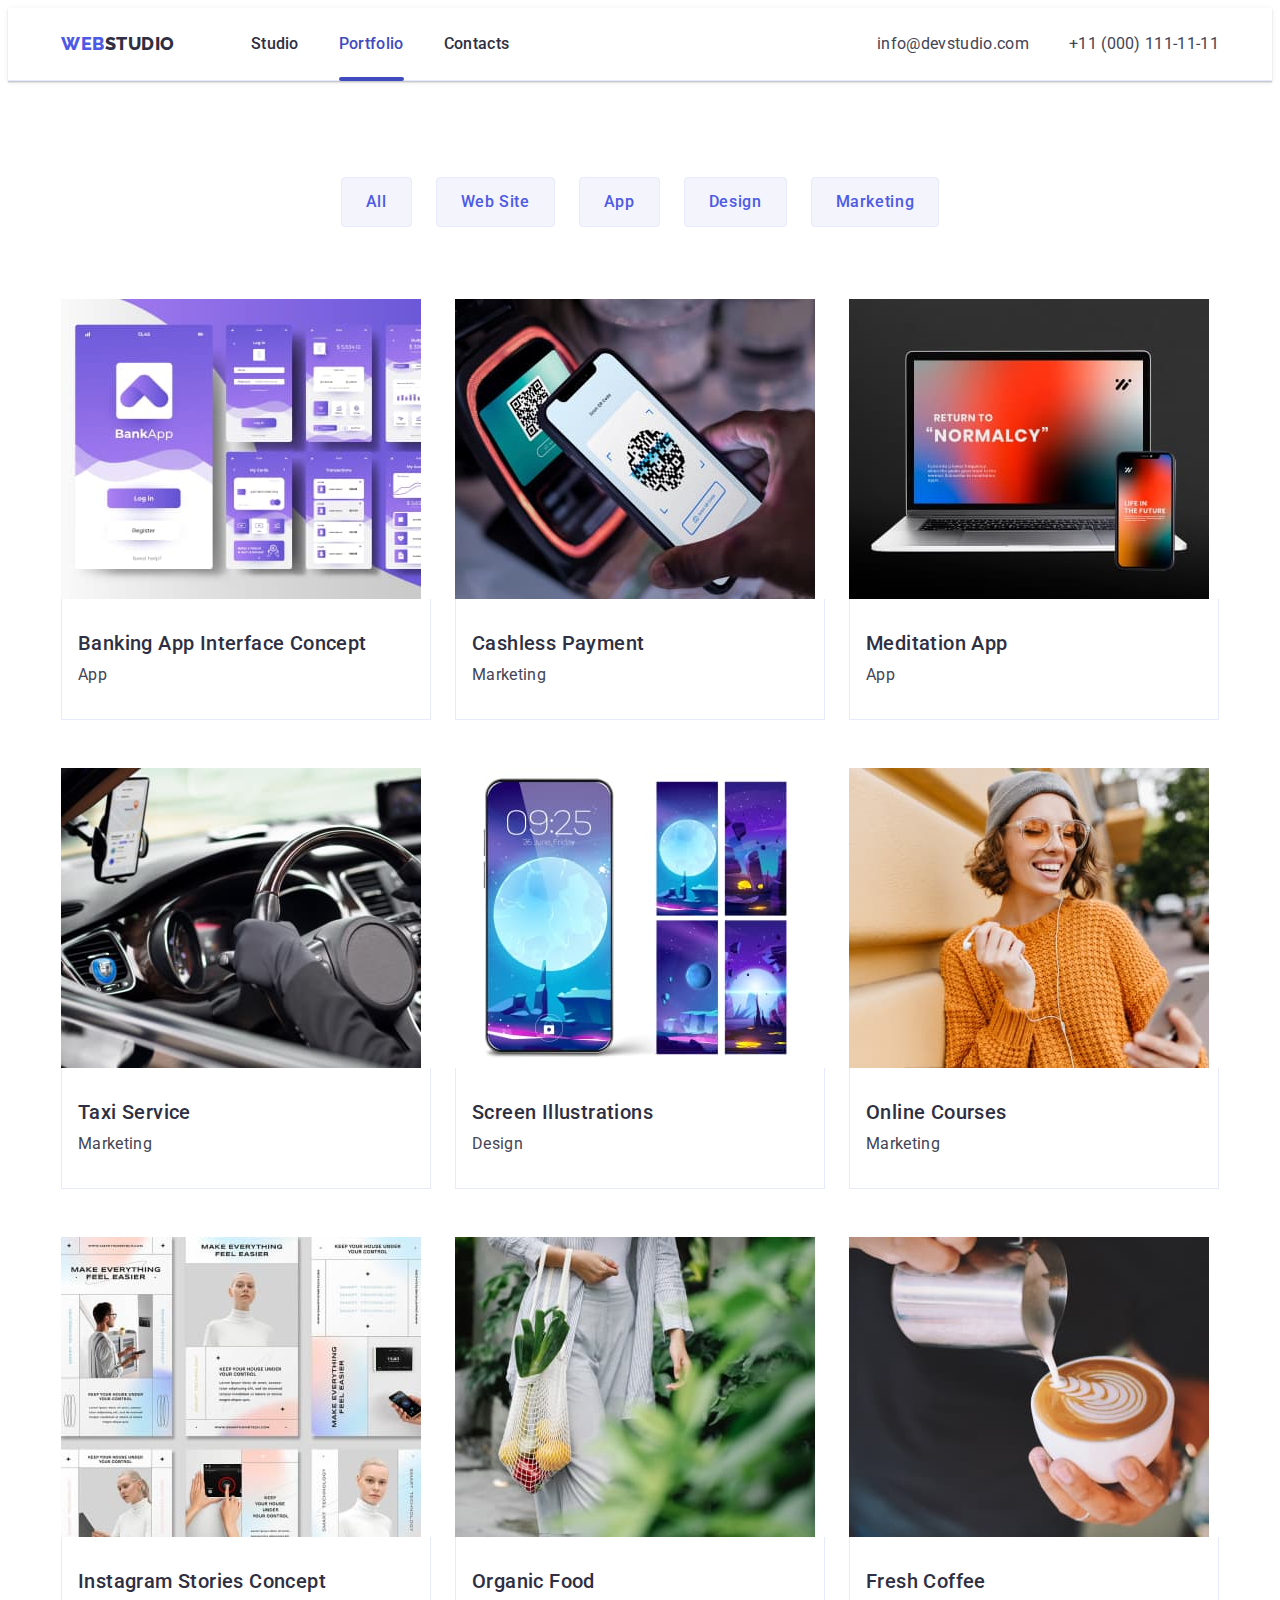
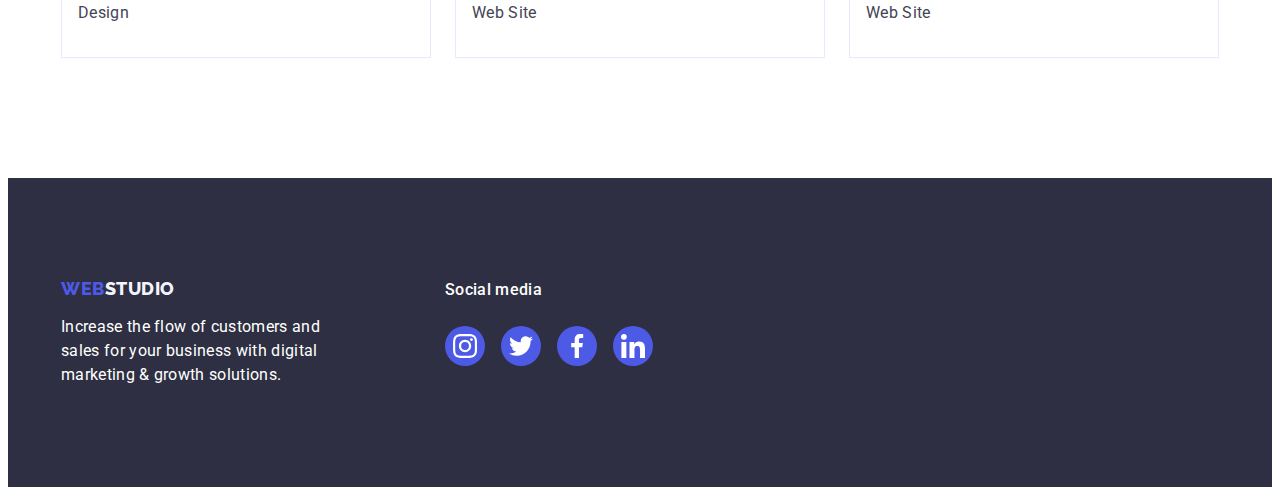
==== commit f2301088: "mark up and style/4" ====
--- a/portfolio.html
+++ b/portfolio.html
@@ -25,7 +25,7 @@
             <a class="header-list-item link" href="./index.html">Studio</a>
           </li>
           <li>
-            <a class="header-list-item link" href="./portfolio.html">Portfolio</a>
+            <a class="header-list-item header-list-item_active link" href="./portfolio.html">Portfolio</a>
           </li>
           <li><a class="header-list-item link" href="">Contacts</a></li>
         </ul>
@@ -190,7 +190,7 @@
   </main>
   <footer class="footer">
     <div class="container footer-wrap">
-      <div>
+      <div class="footer-logo-wrap">
         <a class="link logo" href="./index.html">Web<span class="logo-acent">Studio</span></a>
         <p class="main-text">
           Increase the flow of customers and sales for your business with digital
@@ -198,30 +198,30 @@
         </p>
       </div>
       <div class="social-wrap">
-        <p>Social media</p>
+        <p class="social-wrap-title">Social media</p>
         <ul class="icon-list list">
-          <li>
+          <li class="icon-list-item">
             <a href="" class="icon-link">
               <svg class="social-icon" width="24" height="24">
                 <use href="./images/icons.svg#icon-instagram"></use>
               </svg>
             </a>
           </li>
-          <li>
+          <li class="icon-list-item">
             <a href="" class="icon-link">
               <svg class="social-icon" width="24" height="24">
                 <use href="./images/icons.svg#icon-twitter"></use>
               </svg>
             </a>
           </li>
-          <li>
+          <li class="icon-list-item">
             <a href="" class="icon-link">
               <svg class="social-icon" width="24" height="24">
                 <use href="./images/icons.svg#icon-facebook"></use>
               </svg>
             </a>
           </li>
-          <li>
+          <li class="icon-list-item">
             <a href="" class="icon-link">
               <svg class="social-icon" width="24" height="24">
                 <use href="./images/icons.svg#icon-linkedin"></use>
--- a/css/styles.css
+++ b/css/styles.css
@@ -200,8 +200,8 @@
     border-radius: 2px;
     height: 4px;
     width: 100%;
-    bottom: 0;
     left: 0;
+    bottom: -1px;
     transition: background-color 250ms cubic-bezier(0.4, 0, 0.2, 1);
     -webkit-transition: background-color 250ms cubic-bezier(0.4, 0, 0.2, 1);
     -moz-transition: background-color 250ms cubic-bezier(0.4, 0, 0.2, 1);
@@ -553,13 +553,14 @@
     border: 1px solid #8E8F99;
     display: flex;
     justify-content: center;
+    align-items: center;
     padding: 15px 0;
     color: #8E8F99;
-    transition: border 250ms ease, color 25ms ease;
-    -webkit-transition: border 250ms ease, color 25ms ease;
-    -moz-transition: border 250ms ease, color 25ms ease;
-    -ms-transition: border 250ms ease, color 25ms ease;
-    -o-transition: border 250ms ease, color 25ms ease;
+    transition: border 250ms cubic-bezier(0.4, 0, 0.2, 1), color 25ms cubic-bezier(0.4, 0, 0.2, 1);
+    -webkit-transition: border 250ms cubic-bezier(0.4, 0, 0.2, 1), color 25ms cubic-bezier(0.4, 0, 0.2, 1);
+    -moz-transition: border 250ms cubic-bezier(0.4, 0, 0.2, 1), color 25ms cubic-bezier(0.4, 0, 0.2, 1);
+    -ms-transition: border 250ms cubic-bezier(0.4, 0, 0.2, 1), color 25ms cubic-bezier(0.4, 0, 0.2, 1);
+    -o-transition: border 250ms cubic-bezier(0.4, 0, 0.2, 1), color 25ms cubic-bezier(0.4, 0, 0.2, 1);
 }
 
 .customers-link svg {
@@ -599,11 +600,11 @@
     border-radius: 4px;
     padding: 12px 24px;
     border: 1px solid var(--third-ligth-color);
-    transition: background-color 250ms, color 250ms, border 250ms, box-shadow 250ms, cubic-bezier(0.4, 0, 0.2, 1);
-    -webkit-transition: background-color 250ms, color 250ms, border 250ms, box-shadow 250ms, cubic-bezier(0.4, 0, 0.2, 1);
-    -moz-transition: background-color 250ms, color 250ms, border 250ms, box-shadow 250ms, cubic-bezier(0.4, 0, 0.2, 1);
-    -ms-transition: background-color 250ms, color 250ms, border 250ms, box-shadow 250ms, cubic-bezier(0.4, 0, 0.2, 1);
-    -o-transition: background-color 250ms, color 250ms, border 250ms, box-shadow 250ms, cubic-bezier(0.4, 0, 0.2, 1);
+    transition: background-color 250ms, color 250ms cubic-bezier(0.4, 0, 0.2, 1), border 250ms cubic-bezier(0.4, 0, 0.2, 1), box-shadow 250ms, cubic-bezier(0.4, 0, 0.2, 1);
+    -webkit-transition: background-color 250ms, color 250ms cubic-bezier(0.4, 0, 0.2, 1), border 250ms cubic-bezier(0.4, 0, 0.2, 1), box-shadow 250ms, cubic-bezier(0.4, 0, 0.2, 1);
+    -moz-transition: background-color 250ms, color 250ms cubic-bezier(0.4, 0, 0.2, 1), border 250ms cubic-bezier(0.4, 0, 0.2, 1), box-shadow 250ms, cubic-bezier(0.4, 0, 0.2, 1);
+    -ms-transition: background-color 250ms, color 250ms cubic-bezier(0.4, 0, 0.2, 1), border 250ms cubic-bezier(0.4, 0, 0.2, 1), box-shadow 250ms, cubic-bezier(0.4, 0, 0.2, 1);
+    -o-transition: background-color 250ms, color 250ms cubic-bezier(0.4, 0, 0.2, 1), border 250ms cubic-bezier(0.4, 0, 0.2, 1), box-shadow 250ms, cubic-bezier(0.4, 0, 0.2, 1);
 }
 
 .filter-button:hover,
@@ -627,16 +628,16 @@
 
 .portfolio-page-item {
     width: calc((100% - 24px * 2) / 3);
+}
+
+.portfolio-page-item .link {
+    display: block;
     transition: box-shadow 250ms cubic-bezier(0.4, 0, 0.2, 1);
     -webkit-transition: box-shadow 250ms cubic-bezier(0.4, 0, 0.2, 1);
     -moz-transition: box-shadow 250ms cubic-bezier(0.4, 0, 0.2, 1);
     -ms-transition: box-shadow 250ms cubic-bezier(0.4, 0, 0.2, 1);
     -o-transition: box-shadow 250ms cubic-bezier(0.4, 0, 0.2, 1);
     transition-timing-function: cubic-bezier(0.4, 0, 0.2, 1);
-}
-
-.portfolio-page-item .link {
-    display: block;
 }
 
 .portfolio-page-item-info {
